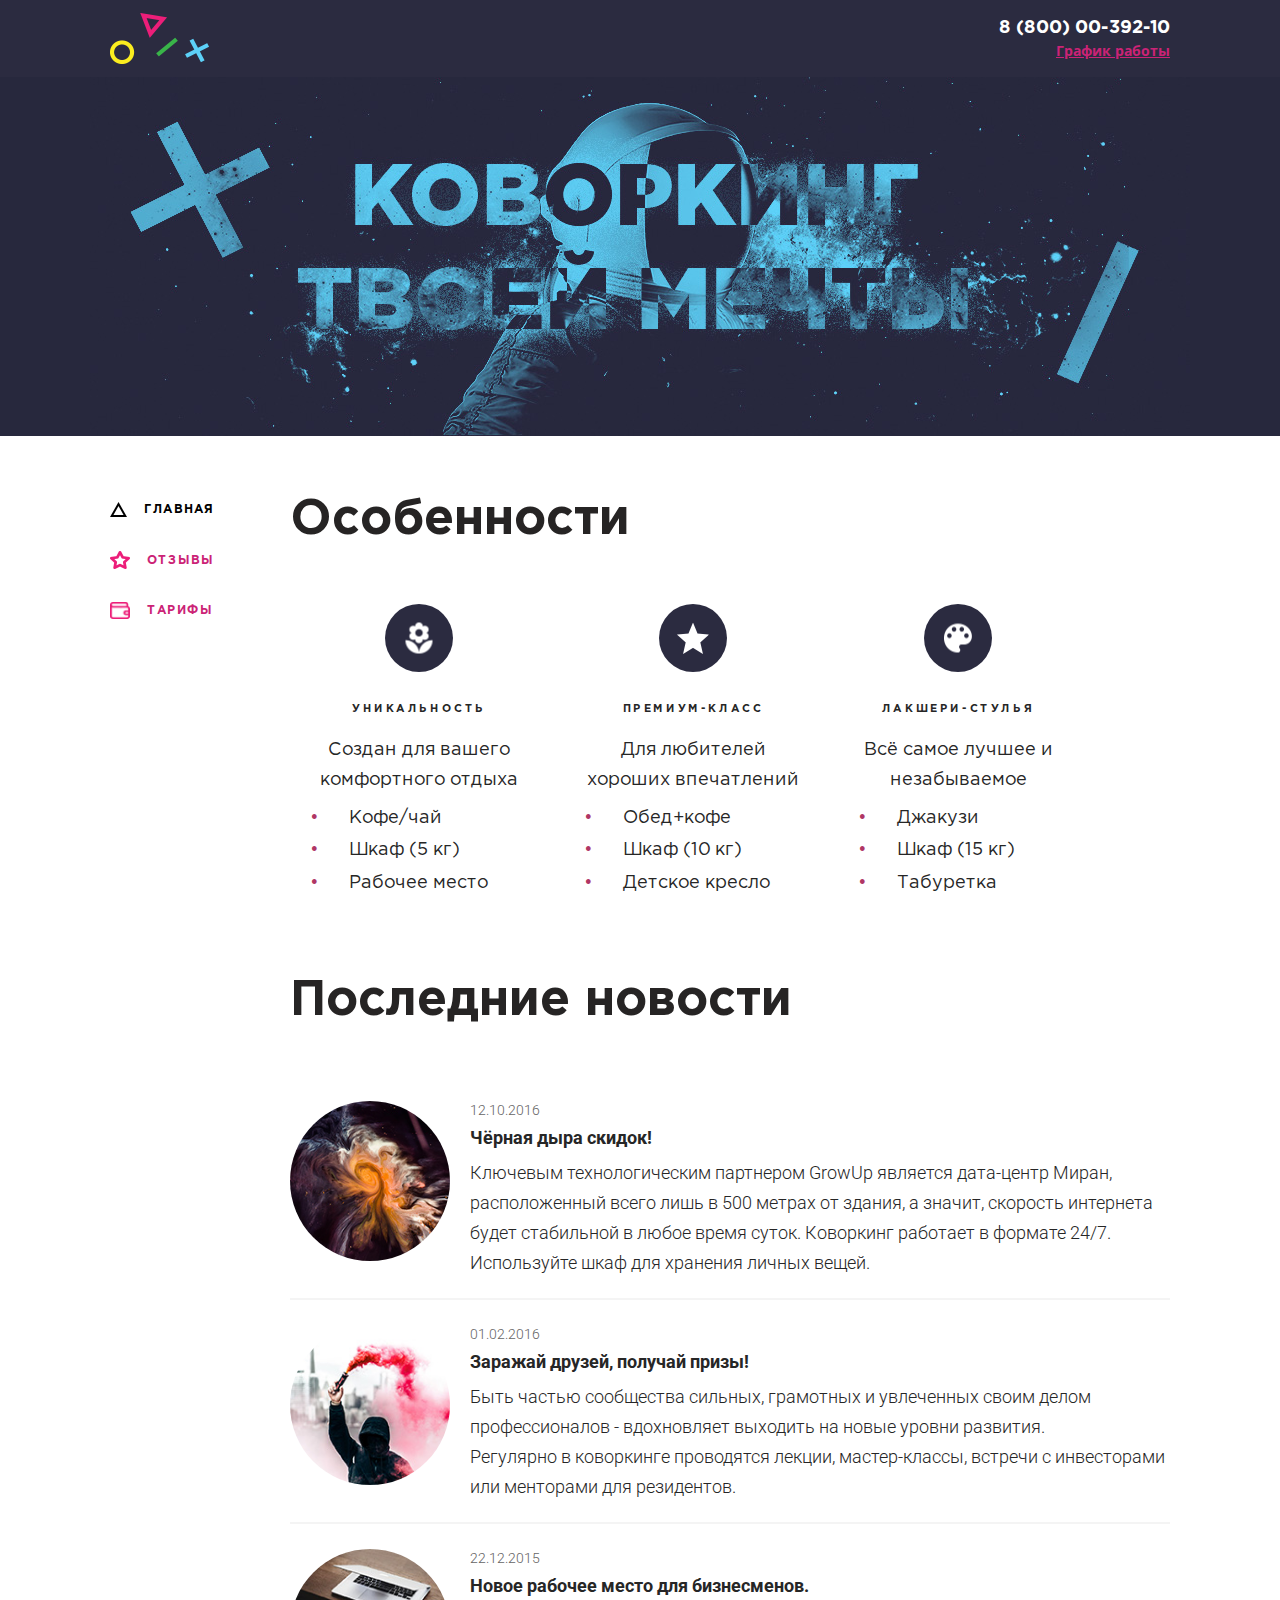
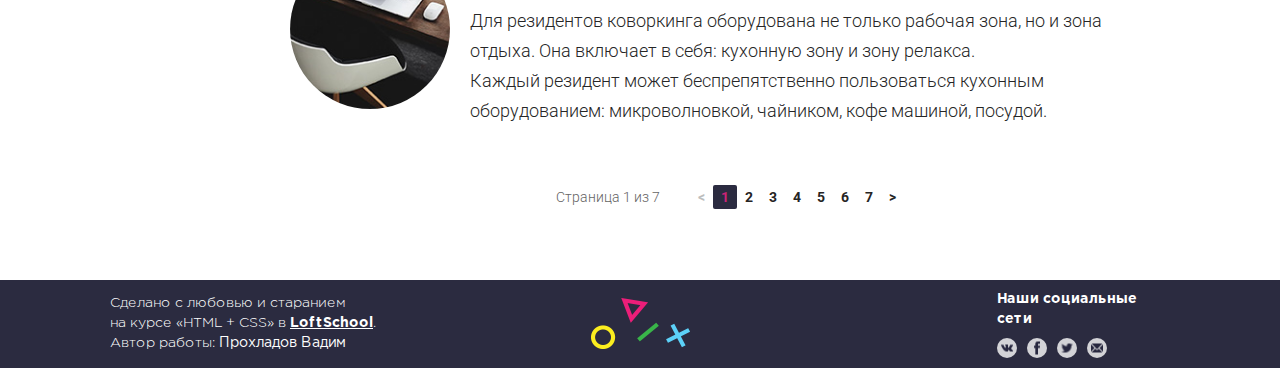
==== main.html @ 77da7d61 "create and stylization intro page" ====
<!DOCTYPE html>
<html lang="ru">
<head>
    <meta charset="UTF-8">
    <title>Главная - Коворкинг</title>
    <meta name="viewport" content="width=1100">
    <meta http-equiv="X-UA-Compatible" content="ie=edge">

    <link href="https://fonts.googleapis.com/css?family=Open+Sans:400,700|Roboto:300,400,700&display=swap&subset=cyrillic" rel="stylesheet">
    
    <link rel="stylesheet" href="css/main.css">
</head>

<body>
    <div class="wrapper">
        <div class="wrapper__content">
            <header class="header">
                <div class="container container--flex header__container">
                        <div class="logo">
                            <a href="#" class="logo__link">
                                <img src="img/logo.png" width="99" height="51" alt="Логотип" class="logo__img">
                            </a>
                        </div>
                        <address class="contacts">
                            <a href="tel: 88000039210" class="contacts__tel">8 (800) 00-392-10</a>
                            <div class="contacts__workhours">
                                График работы
                            </div>
                        </address>
                </div>
            </header>

            <div class="page-top">
                <img src="img/main-banner.jpg" width="1100" alt="Баннер" class="page-top__img">
            </div>
            
            <div class="container container--flex">
                <aside class="sidebar">
                    <nav class="nav nav--padding-top">
                        <ul class="nav__list">
                            <li class="nav__item nav__item--icon--main nav__item--active">
                                <a href="#" class="nav__link"><span>Главная</span></a>
                            </li>
                            <li class="nav__item nav__item--icon--star">
                                <a href="reviews.html" class="nav__link"><span>Отзывы</span></a>
                            </li>
                            <li class="nav__item nav__item--icon--wallet">
                                <a href="prices.html" class="nav__link"><span>Тарифы</span></a>
                            </li>
                        </ul>
                    </nav>
                </aside>
        
                <div class="page-content">
                    <main class="main-content">
                        <section class="features">
                            <h2 class="section-title section-title--margin--s">Особенности</h2>
                            <ul class="features__list">
                                <li class="features__item">
                                    <div class="features__icon">
                                        <img src="img/feature-flower.png" alt="Цветок" width="27" height="31" class="features__icon-img">
                                    </div>
                                    <h3 class="features__title">Уникальность</h3>
                                    <div class="features__description">
                                        <p class="features__description-text">
                                            Создан для вашего комфортного отдыха
                                        </p>
                                        <ul class="features__description-list">
                                            <li class="features__description-item">Кофе/чай</li>
                                            <li class="features__description-item">Шкаф (5 кг)</li>
                                            <li class="features__description-item">Рабочее место</li>
                                        </ul>
                                    </div>
                                </li>
                                <li class="features__item">
                                    <div class="features__icon">
                                        <img src="img/feature-star.png" alt="Звезда" width="32" height="32" class="features__icon-img">
                                    </div>
                                    <h3 class="features__title">Премиум-класс</h3>
                                    <div class="features__description">
                                        <p class="features__description-text">
                                            Для любителей хороших впечатлений
                                        </p>
                                        <ul class="features__description-list">
                                            <li class="features__description-item">Обед+кофе</li>
                                            <li class="features__description-item">Шкаф (10 кг)</li>
                                            <li class="features__description-item">Детское кресло</li>
                                        </ul>
                                    </div>
                                </li>
                                <li class="features__item">
                                    <div class="features__icon">
                                        <img src="img/feature-palette.png" alt="Палетка" width="28" height="29" class="features__icon-img">
                                    </div>
                                    <h3 class="features__title">Лакшери-стулья</h3>
                                    <div class="features__description">
                                        <p class="features__description-text">
                                            Всё самое лучшее и незабываемое
                                        </p>
                                        <ul class="features__description-list">
                                            <li class="features__description-item">Джакузи</li>
                                            <li class="features__description-item">Шкаф (15 кг)</li>
                                            <li class="features__description-item">Табуретка</li>
                                        </ul>
                                    </div>
                                </li>
                            </ul>
                        </section>
            
                        <section class="news">
                            <h2 class="section-title section-title--margin--m">Последние новости</h2>
                            <ul class="major-list">
                                <li class="major-list__item">
                                    <div class="major-list__avatar">
                                        <img src="img/news1.jpg" alt="Чёрная дыра" class="major-list__avatar-img">
                                    </div>
                                    <div class="major-list__content">
                                        <time>12.10.2016</time>
                                        <h3>Чёрная дыра скидок!</h3>
                                        <p>
                                            Ключевым технологическим партнером GrowUp является дата-центр Миран, расположенный всего лишь в 500 метрах от здания, а значит, скорость интернета будет стабильной в любое время суток. Коворкинг работает в формате 24/7. Используйте шкаф для хранения личных вещей. 
                                        </p>
                                    </div>
                                </li>
                                <li class="major-list__item">
                                    <div class="major-list__avatar">
                                        <img src="img/news2.jpg" alt="Заражай друзей" class="major-list__avatar-img">
                                    </div>
                                    <div class="major-list__content">
                                        <time>01.02.2016</time>
                                        <h3>Заражай друзей, получай призы!</h3>
                                        <p>
                                            Быть частью сообщества сильных, грамотных и увлеченных своим делом профессионалов - вдохновляет выходить на новые уровни развития.<br>
                                            Регулярно в коворкинге проводятся лекции, мастер-классы, встречи с инвесторами или менторами для резидентов.  
                                        </p>
                                    </div>
                                </li>
                                <li class="major-list__item">
                                    <div class="major-list__avatar">
                                        <img src="img/news3.jpg" alt="Рабочее место" class="major-list__avatar-img">
                                    </div>
                                    <div class="major-list__content">
                                        <time>22.12.2015</time>
                                        <h3>Новое рабочее место для бизнесменов.</h3>
                                        <p>
                                            Для резидентов коворкинга оборудована не только рабочая зона, но и зона отдыха. Она включает в себя: кухонную зону и зону релакса.<br> 
                                            Каждый резидент может беспрепятственно пользоваться кухонным оборудованием: микроволновкой, чайником, кофе машиной, посудой. 
                                        </p>
                                    </div>
                                </li>
                            </ul>
                            <div class="pagination">
                                <span class="pagination__display">Страница 1 из 7</span>
                                <div class="pagination__controlls">
                                    <a href="#" class="pagination__left pagination__left--disabled"><</a>
                                    <ul class="pagination__list">
                                        <li class="pagination__item">
                                            <a href="#" class="pagination__link pagination__link--active">1</a>
                                        </li>
                                        <li class="pagination__item">
                                            <a href="#" class="pagination__link">2</a>
                                        </li>
                                        <li class="pagination__item">
                                            <a href="#" class="pagination__link">3</a>
                                        </li>
                                        <li class="pagination__item">
                                            <a href="#" class="pagination__link">4</a>
                                        </li>
                                        <li class="pagination__item">
                                            <a href="#" class="pagination__link">5</a>
                                        </li>
                                        <li class="pagination__item">
                                            <a href="#" class="pagination__link">6</a>
                                        </li>
                                        <li class="pagination__item">
                                            <a href="#" class="pagination__link">7</a>
                                        </li>
                                    </ul>
                                    <a href="#" class="pagination__right">></a>
                                </div>
                            </div>
                        </section>
                    </main>
                </div>
            </div>
            
        </div>

        <footer class="footer">
            <div class="container container--flex footer__container">
                <p class="copyright">Сделано с любовью и старанием<br>
                    на курсе «HTML + CSS» в 
                    <strong><a href="#" class="copyright__link">LoftSchool</a></strong>.
                    Автор работы: <strong>Прохладов Вадим</strong>
                </p>
                <div class="logo logo__footer">
                    <a href="#" class="logo__link">
                        <img src="img/logo.png" width="99" height="51" alt="Логотип" width="99" height="51" alt="Логотип" class="logo__img">
                    </a>
                </div>
                <div class="socials">
                    <span class="socials__title">Наши социальные сети</span>
                    <ul class="socials__list">
                        <li class="socials__item">
                            <a href="#" class="socials__link">
                                <img src="img/vk.png" width="12" height="7" alt="VK" class="socials__img">
                            </a>
                        </li>
                        <li class="socials__item">
                            <a href="#" class="socials__link">
                                <img src="img/fb.png" alt="Facebook" width="6" height="13" class="socials__img">
                            </a>
                        </li>
                        <li class="socials__item">
                            <a href="#" class="socials__link">
                                <img src="img/twitter.png" alt="Twitter" width="11" height="9" class="socials__img">
                            </a>
                        </li>
                        <li class="socials__item">
                            <a href="#" class="socials__link">
                                <img src="img/mail.png" alt="Mail" width="12" height="9" class="socials__img">
                            </a>
                        </li>
                    </ul>
                </div>
            </div>
        </footer>
    </div>
</body>
</html>
---- css/main.css ----
@import url('layout/fonts.css');
@import url('layout/normalize.css');
@import url('layout/base.css');

@import url('blocks/header.css');
@import url('blocks/logo.css');
@import url('blocks/contacts.css');
@import url('blocks/page-top.css');
@import url('blocks/nav.css');
@import url('blocks/page-content.css');
@import url('blocks/breadcrumbs.css');
@import url('blocks/section-title.css');
@import url('blocks/features.css');
@import url('blocks/news.css');
@import url('blocks/pagination.css');
@import url('blocks/footer.css');
@import url('blocks/copyright.css');
@import url('blocks/socials.css');
@import url('blocks/discount.css');
@import url('blocks/feedback.css');
@import url('blocks/form.css');
@import url('blocks/major-list.css');
@import url('blocks/reviews.css');
@import url('blocks/btn.css');
@import url('blocks/partners.css');
@import url('blocks/prices.css');
@import url('blocks/intro.css');
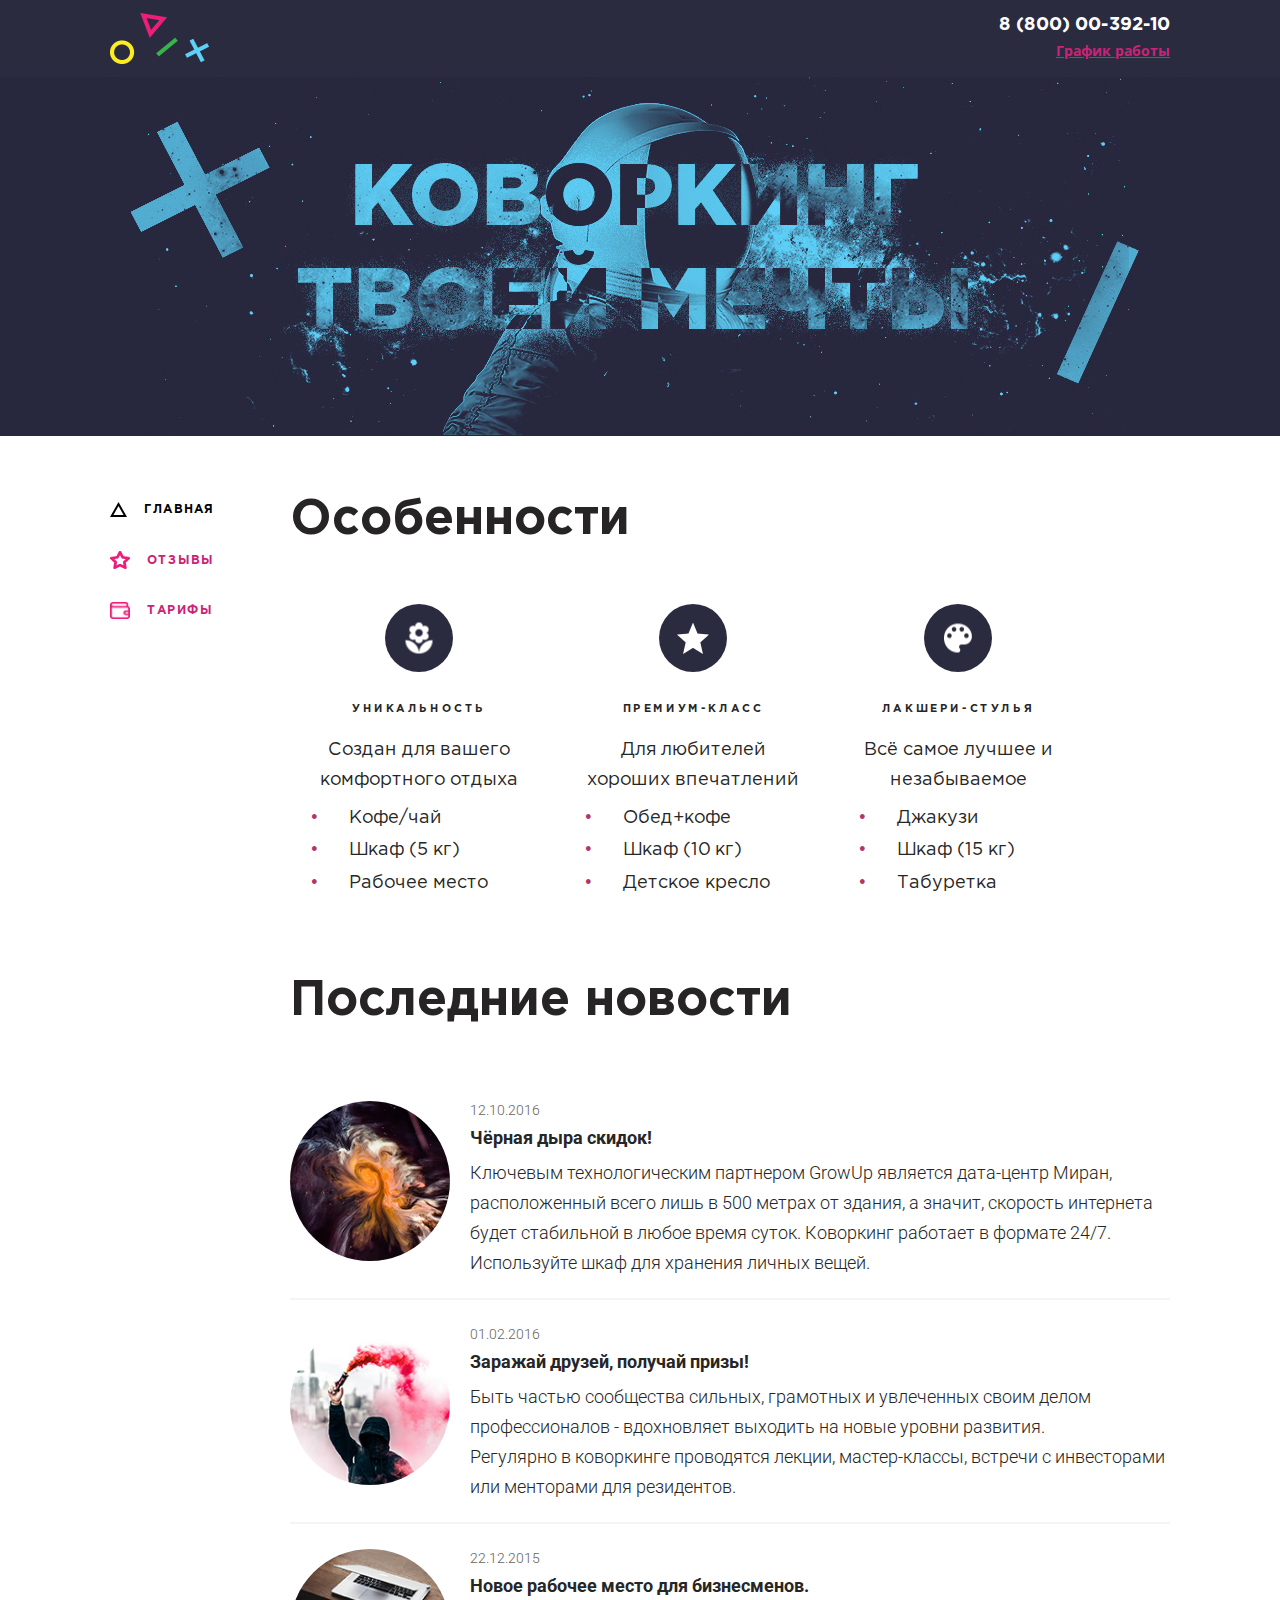
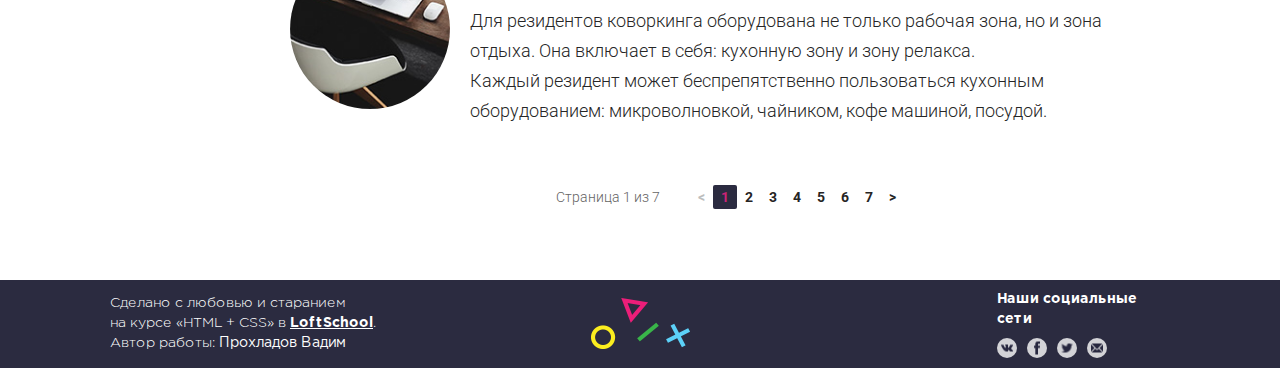
==== commit accf41e7: "gropdown was added" ====
--- a/main.html
+++ b/main.html
@@ -24,7 +24,14 @@
                         <address class="contacts">
                             <a href="tel: 88000039210" class="contacts__tel">8 (800) 00-392-10</a>
                             <div class="contacts__workhours">
-                                График работы
+                                <div class="dropdown">
+                                    <a href="#" class="dropdown__link">График работы</a>
+                                    <div class="dropdown__block">
+                                        <div class="dropdown__triangle"></div>
+                                        <span class="dropdown__row1"><strong>пн-вс: 09:00-20:00</strong></span><br>
+                                        <span class="dropdown__row2">обед: 14:00-14:30</span>
+                                    </div>
+                                </div>
                             </div>
                         </address>
                 </div>
--- a/css/main.css
+++ b/css/main.css
@@ -25,6 +25,7 @@
 @import url('blocks/partners.css');
 @import url('blocks/prices.css');
 @import url('blocks/intro.css');
+@import url('blocks/dropdown.css');
 
 
 
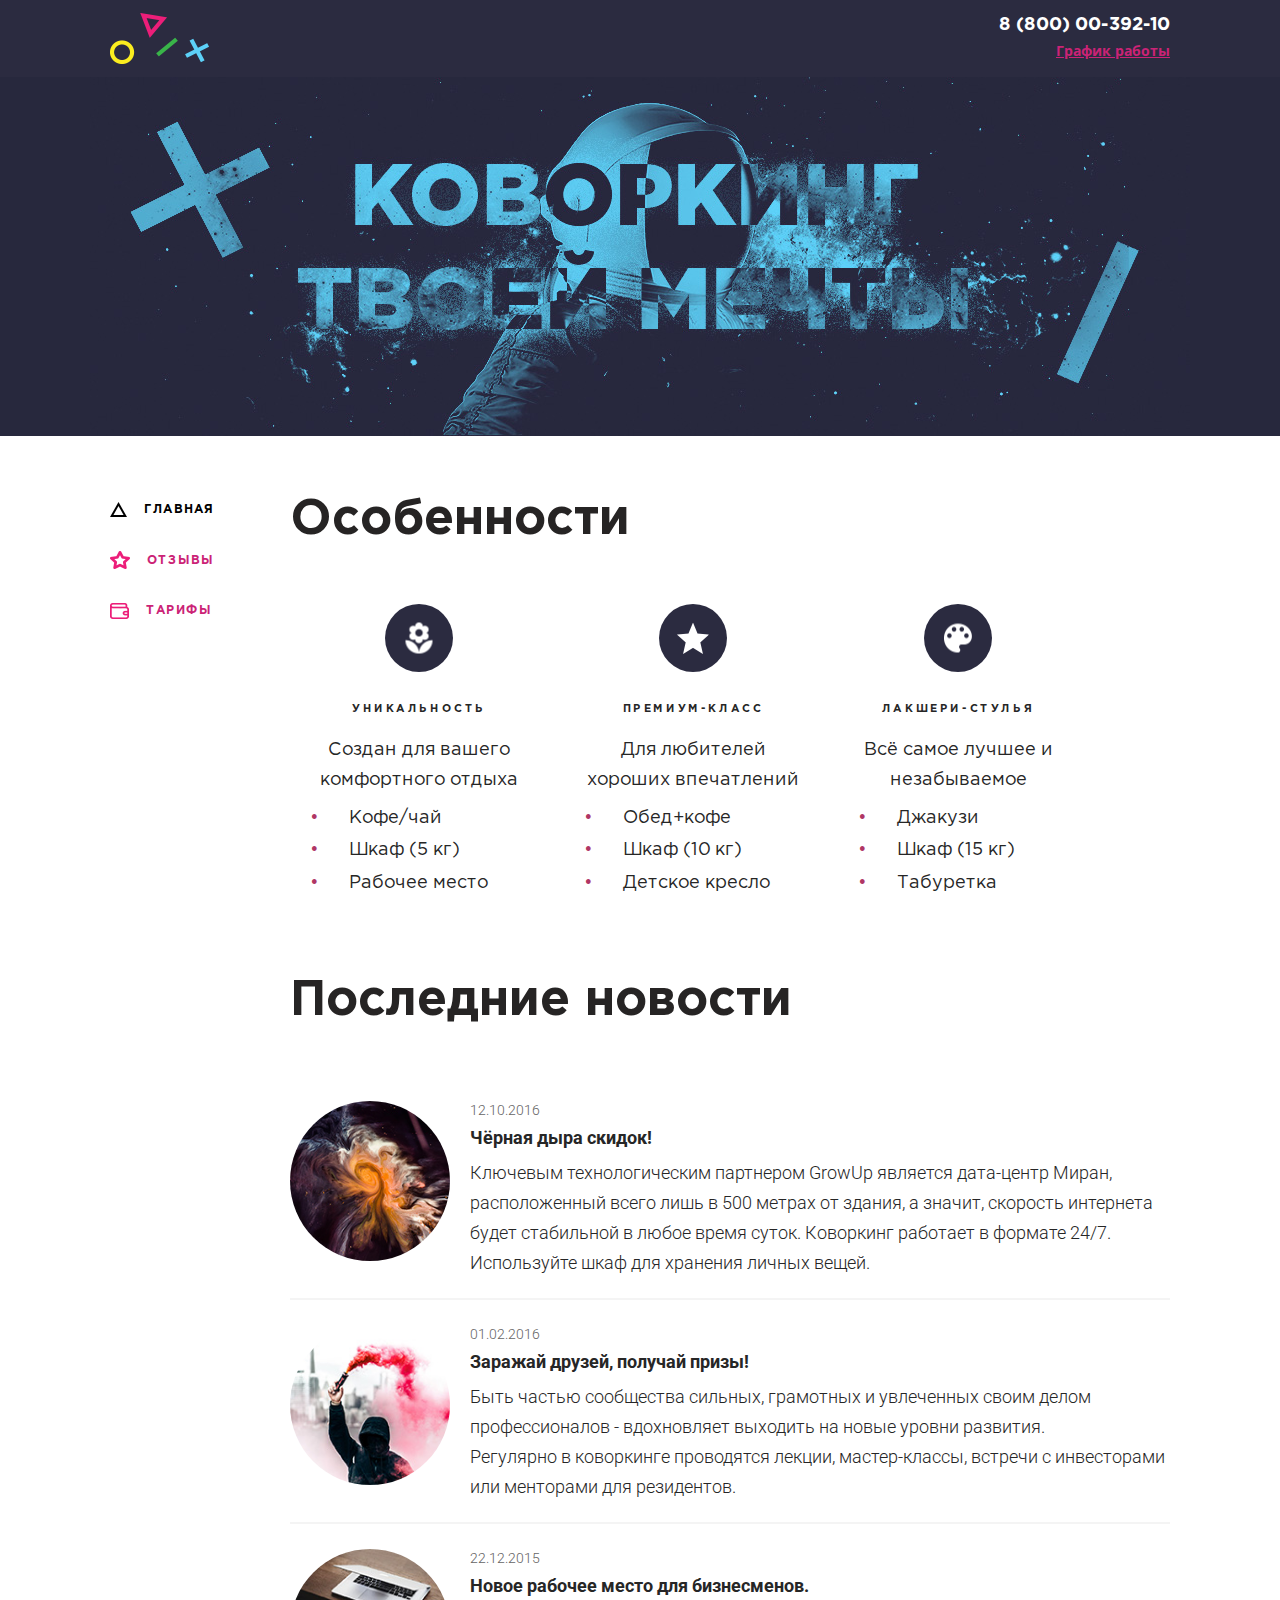
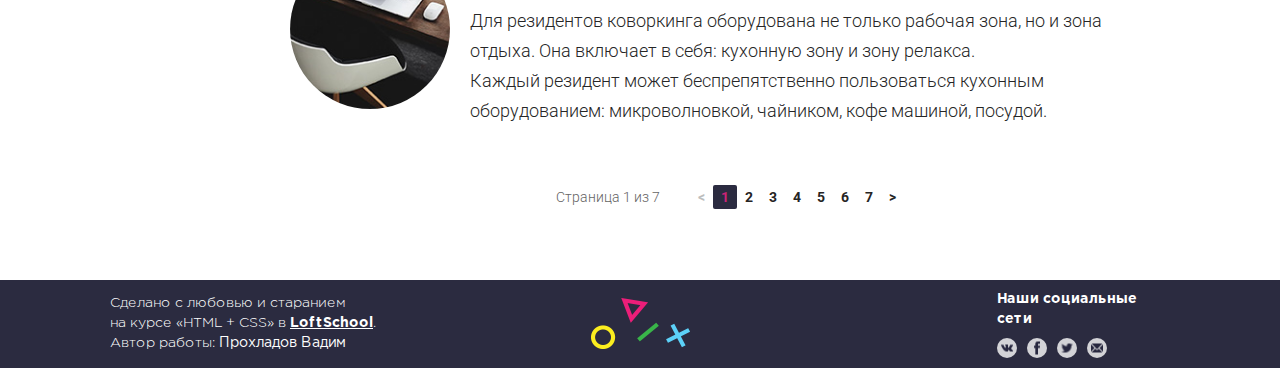
==== commit 755e9e76: "sprite was added" ====
--- a/main.html
+++ b/main.html
@@ -64,8 +64,7 @@
                             <h2 class="section-title section-title--margin--s">Особенности</h2>
                             <ul class="features__list">
                                 <li class="features__item">
-                                    <div class="features__icon">
-                                        <img src="img/feature-flower.png" alt="Цветок" width="27" height="31" class="features__icon-img">
+                                    <div class="features__icon features__icon--img--flower">
                                     </div>
                                     <h3 class="features__title">Уникальность</h3>
                                     <div class="features__description">
@@ -80,8 +79,7 @@
                                     </div>
                                 </li>
                                 <li class="features__item">
-                                    <div class="features__icon">
-                                        <img src="img/feature-star.png" alt="Звезда" width="32" height="32" class="features__icon-img">
+                                    <div class="features__icon features__icon--img--star">
                                     </div>
                                     <h3 class="features__title">Премиум-класс</h3>
                                     <div class="features__description">
@@ -96,8 +94,7 @@
                                     </div>
                                 </li>
                                 <li class="features__item">
-                                    <div class="features__icon">
-                                        <img src="img/feature-palette.png" alt="Палетка" width="28" height="29" class="features__icon-img">
+                                    <div class="features__icon features__icon--img--palette">
                                     </div>
                                     <h3 class="features__title">Лакшери-стулья</h3>
                                     <div class="features__description">
@@ -209,23 +206,19 @@
                     <span class="socials__title">Наши социальные сети</span>
                     <ul class="socials__list">
                         <li class="socials__item">
-                            <a href="#" class="socials__link">
-                                <img src="img/vk.png" width="12" height="7" alt="VK" class="socials__img">
-                            </a>
-                        </li>
-                        <li class="socials__item">
-                            <a href="#" class="socials__link">
-                                <img src="img/fb.png" alt="Facebook" width="6" height="13" class="socials__img">
-                            </a>
-                        </li>
-                        <li class="socials__item">
-                            <a href="#" class="socials__link">
-                                <img src="img/twitter.png" alt="Twitter" width="11" height="9" class="socials__img">
-                            </a>
-                        </li>
-                        <li class="socials__item">
-                            <a href="#" class="socials__link">
-                                <img src="img/mail.png" alt="Mail" width="12" height="9" class="socials__img">
+                            <a href="#" class="socials__link socials__link--img--vk">
+                            </a>
+                        </li>
+                        <li class="socials__item">
+                            <a href="#" class="socials__link socials__link--img--fb">
+                            </a>
+                        </li>
+                        <li class="socials__item">
+                            <a href="#" class="socials__link socials__link--img--tw">
+                            </a>
+                        </li>
+                        <li class="socials__item">
+                            <a href="#" class="socials__link socials__link--img--mail">
                             </a>
                         </li>
                     </ul>
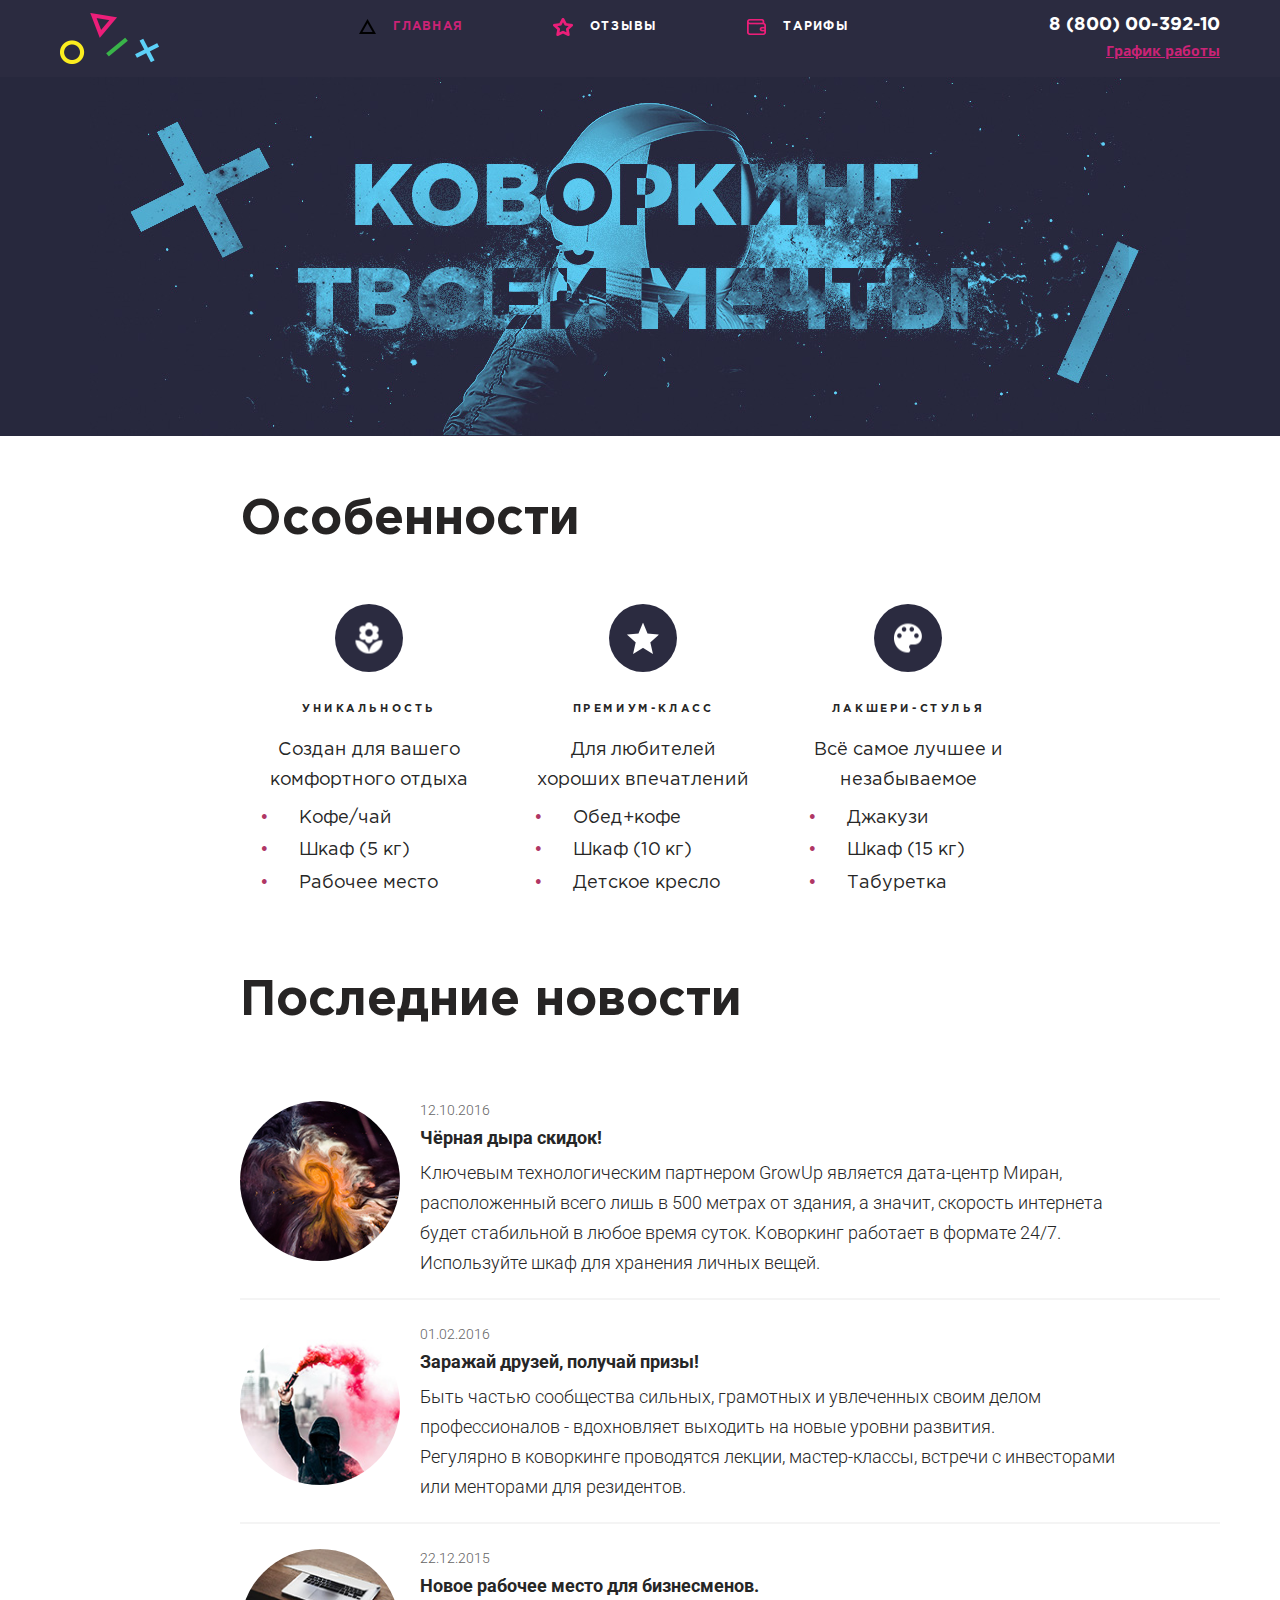
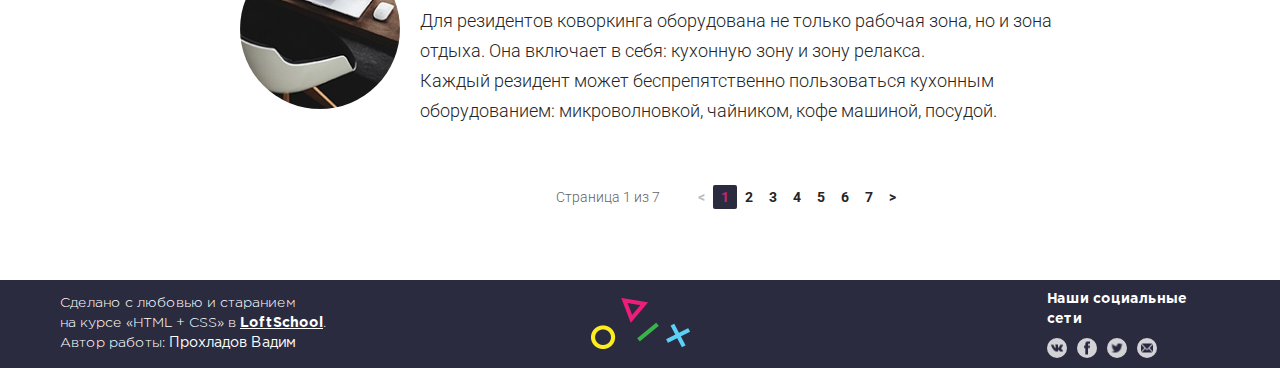
==== commit 87b9b04e: "modified mockup - nav reposition" ====
--- a/main.html
+++ b/main.html
@@ -21,6 +21,19 @@
                                 <img src="img/logo.png" width="99" height="51" alt="Логотип" class="logo__img">
                             </a>
                         </div>
+                        <nav class="nav nav--horizontal">
+                            <ul class="nav__list">
+                                <li class="nav__item nav__item--icon--main nav__item--active">
+                                    <a href="#" class="nav__link"><span>Главная</span></a>
+                                </li>
+                                <li class="nav__item nav__item--icon--star">
+                                    <a href="reviews.html" class="nav__link"><span>Отзывы</span></a>
+                                </li>
+                                <li class="nav__item nav__item--icon--wallet">
+                                    <a href="prices.html" class="nav__link"><span>Тарифы</span></a>
+                                </li>
+                            </ul>
+                        </nav>
                         <address class="contacts">
                             <a href="tel: 88000039210" class="contacts__tel">8 (800) 00-392-10</a>
                             <div class="contacts__workhours">
@@ -43,19 +56,7 @@
             
             <div class="container container--flex">
                 <aside class="sidebar">
-                    <nav class="nav nav--padding-top">
-                        <ul class="nav__list">
-                            <li class="nav__item nav__item--icon--main nav__item--active">
-                                <a href="#" class="nav__link"><span>Главная</span></a>
-                            </li>
-                            <li class="nav__item nav__item--icon--star">
-                                <a href="reviews.html" class="nav__link"><span>Отзывы</span></a>
-                            </li>
-                            <li class="nav__item nav__item--icon--wallet">
-                                <a href="prices.html" class="nav__link"><span>Тарифы</span></a>
-                            </li>
-                        </ul>
-                    </nav>
+                    
                 </aside>
         
                 <div class="page-content">
--- a/css/main.css
+++ b/css/main.css
@@ -26,6 +26,7 @@
 @import url('blocks/prices.css');
 @import url('blocks/intro.css');
 @import url('blocks/dropdown.css');
+@import url('blocks/sidebar.css');
 
 
 
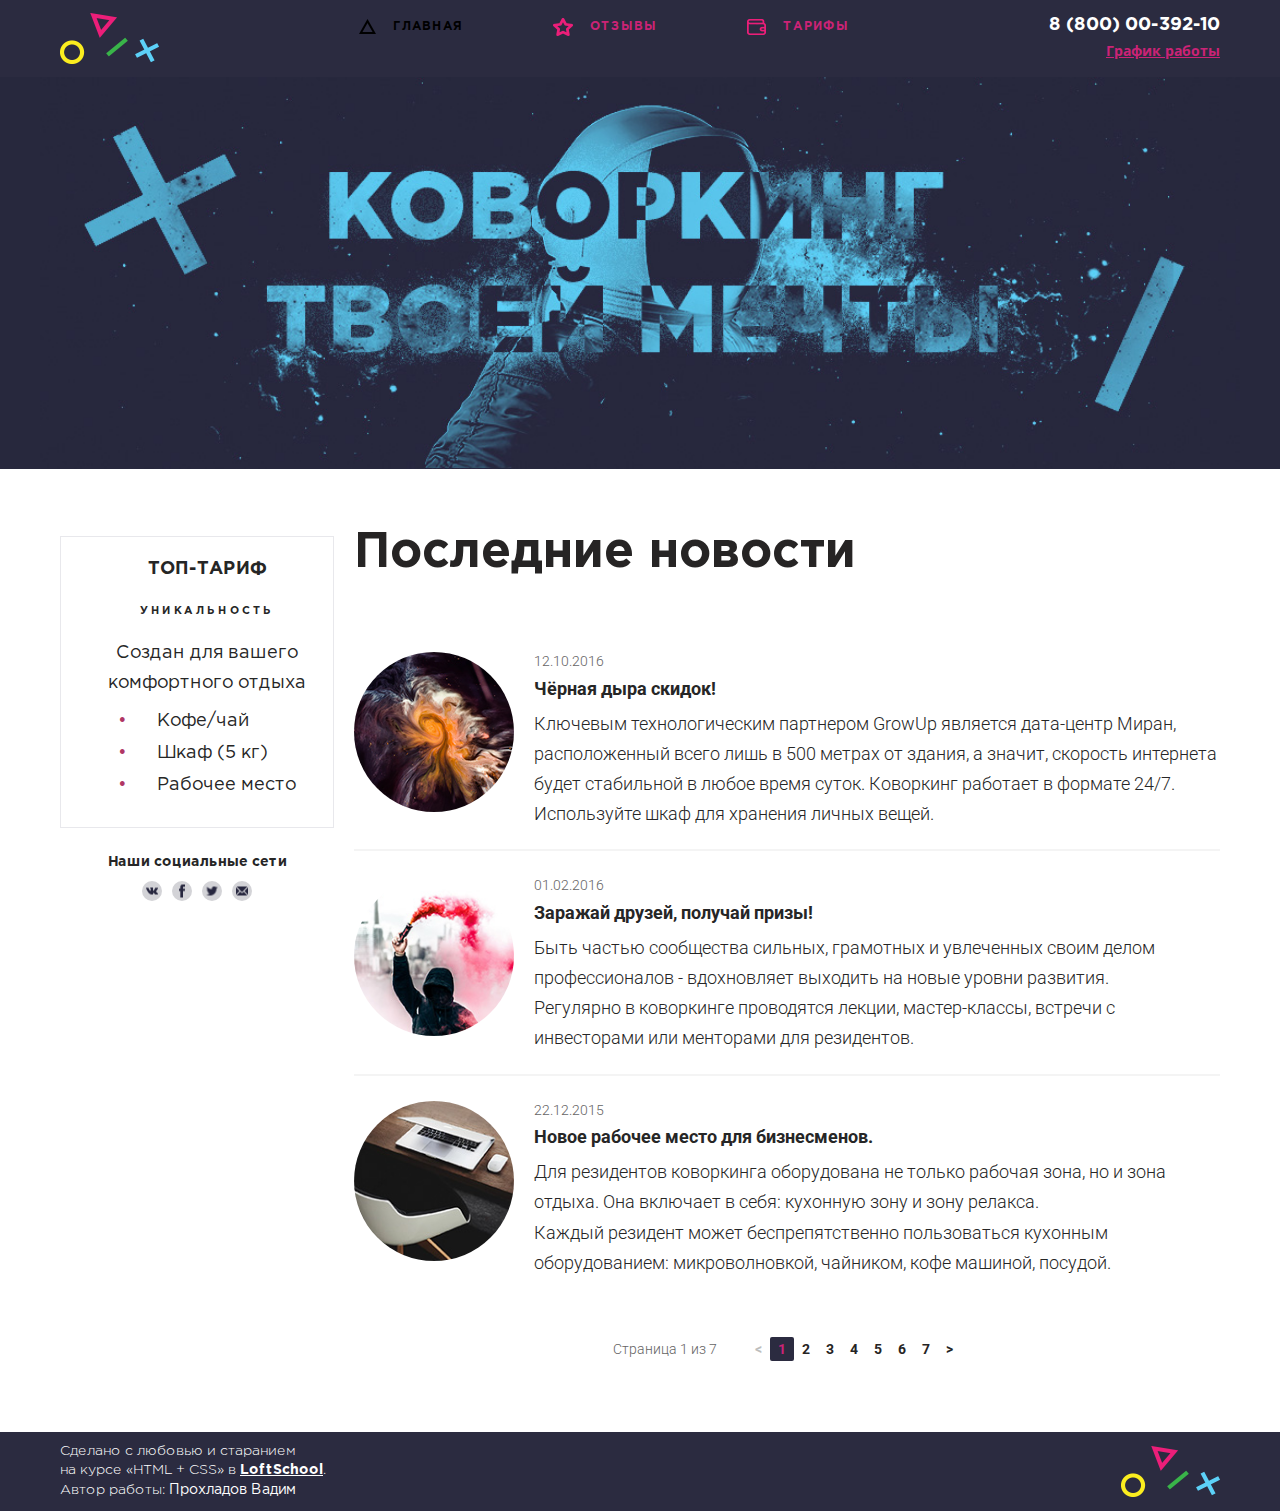
==== commit 62947629: "modified mockup - main.html, reviews.html" ====
--- a/main.html
+++ b/main.html
@@ -51,17 +51,53 @@
             </header>
 
             <div class="page-top">
-                <img src="img/main-banner.jpg" width="1100" alt="Баннер" class="page-top__img">
+                <img src="img/main-banner.jpg" width="1200" alt="Баннер" class="page-top__img">
             </div>
             
             <div class="container container--flex">
                 <aside class="sidebar">
-                    
+                    <div class="features__item features__item--top features__item--bordered">
+                        <!-- <div class="features__icon features__icon--img--flower">
+                        </div> -->
+                        <span class="features__top-title">Топ-тариф</span>
+                        <h3 class="features__title">Уникальность</h3>
+                        <div class="features__description">
+                            <p class="features__description-text">
+                                Создан для вашего комфортного отдыха
+                            </p>
+                            <ul class="features__description-list">
+                                <li class="features__description-item">Кофе/чай</li>
+                                <li class="features__description-item">Шкаф (5 кг)</li>
+                                <li class="features__description-item">Рабочее место</li>
+                            </ul>
+                        </div>
+                    </div>
+                    <div class="socials">
+                        <span class="socials__title">Наши социальные сети</span>
+                        <ul class="socials__list">
+                            <li class="socials__item">
+                                <a href="#" class="socials__link socials__link--img--vk">
+                                </a>
+                            </li>
+                            <li class="socials__item">
+                                <a href="#" class="socials__link socials__link--img--fb">
+                                </a>
+                            </li>
+                            <li class="socials__item">
+                                <a href="#" class="socials__link socials__link--img--tw">
+                                </a>
+                            </li>
+                            <li class="socials__item">
+                                <a href="#" class="socials__link socials__link--img--mail">
+                                </a>
+                            </li>
+                        </ul>
+                    </div>
                 </aside>
         
                 <div class="page-content">
                     <main class="main-content">
-                        <section class="features">
+                        <!-- <section class="features">
                             <h2 class="section-title section-title--margin--s">Особенности</h2>
                             <ul class="features__list">
                                 <li class="features__item">
@@ -110,7 +146,7 @@
                                     </div>
                                 </li>
                             </ul>
-                        </section>
+                        </section> -->
             
                         <section class="news">
                             <h2 class="section-title section-title--margin--m">Последние новости</h2>
@@ -203,27 +239,6 @@
                         <img src="img/logo.png" width="99" height="51" alt="Логотип" width="99" height="51" alt="Логотип" class="logo__img">
                     </a>
                 </div>
-                <div class="socials">
-                    <span class="socials__title">Наши социальные сети</span>
-                    <ul class="socials__list">
-                        <li class="socials__item">
-                            <a href="#" class="socials__link socials__link--img--vk">
-                            </a>
-                        </li>
-                        <li class="socials__item">
-                            <a href="#" class="socials__link socials__link--img--fb">
-                            </a>
-                        </li>
-                        <li class="socials__item">
-                            <a href="#" class="socials__link socials__link--img--tw">
-                            </a>
-                        </li>
-                        <li class="socials__item">
-                            <a href="#" class="socials__link socials__link--img--mail">
-                            </a>
-                        </li>
-                    </ul>
-                </div>
             </div>
         </footer>
     </div>
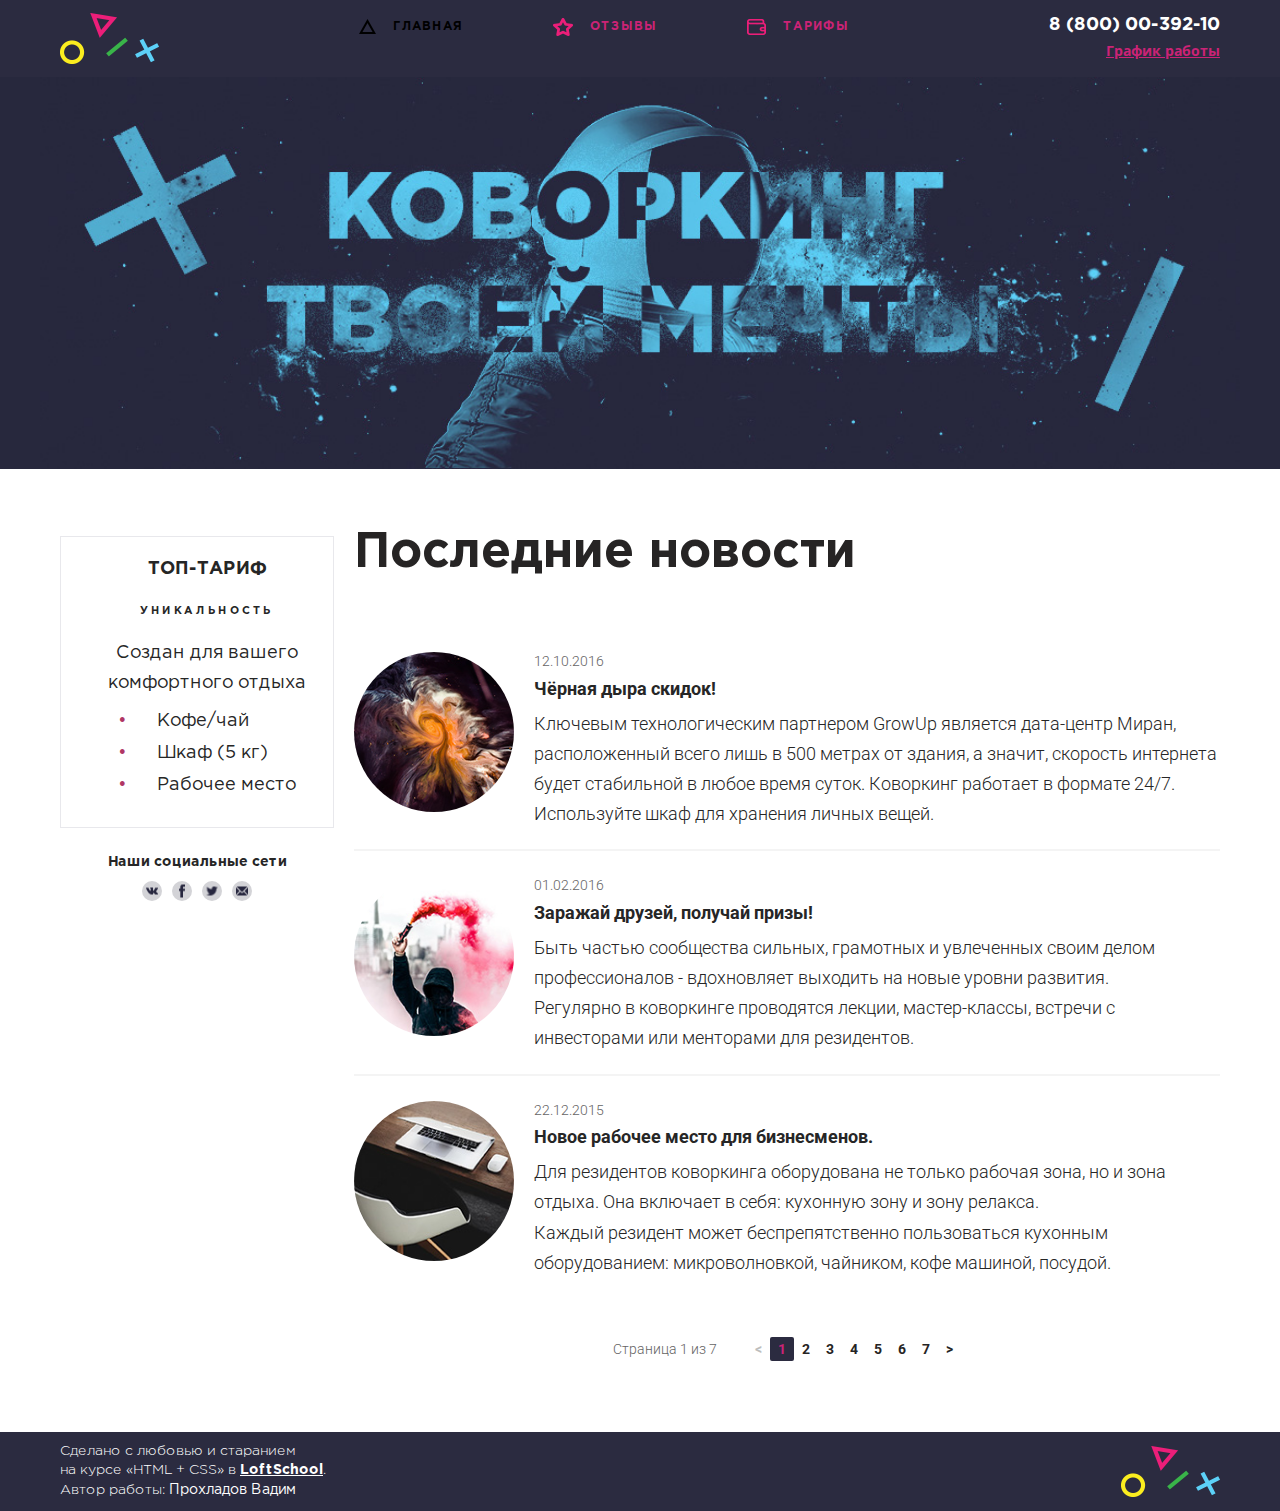
==== commit 5c0ddf28: "modified mockup - prices.html" ====
--- a/main.html
+++ b/main.html
@@ -59,7 +59,7 @@
                     <div class="features__item features__item--top features__item--bordered">
                         <!-- <div class="features__icon features__icon--img--flower">
                         </div> -->
-                        <span class="features__top-title">Топ-тариф</span>
+                        <h4 class="sidebar__title">Топ-тариф</h4>
                         <h3 class="features__title">Уникальность</h3>
                         <div class="features__description">
                             <p class="features__description-text">
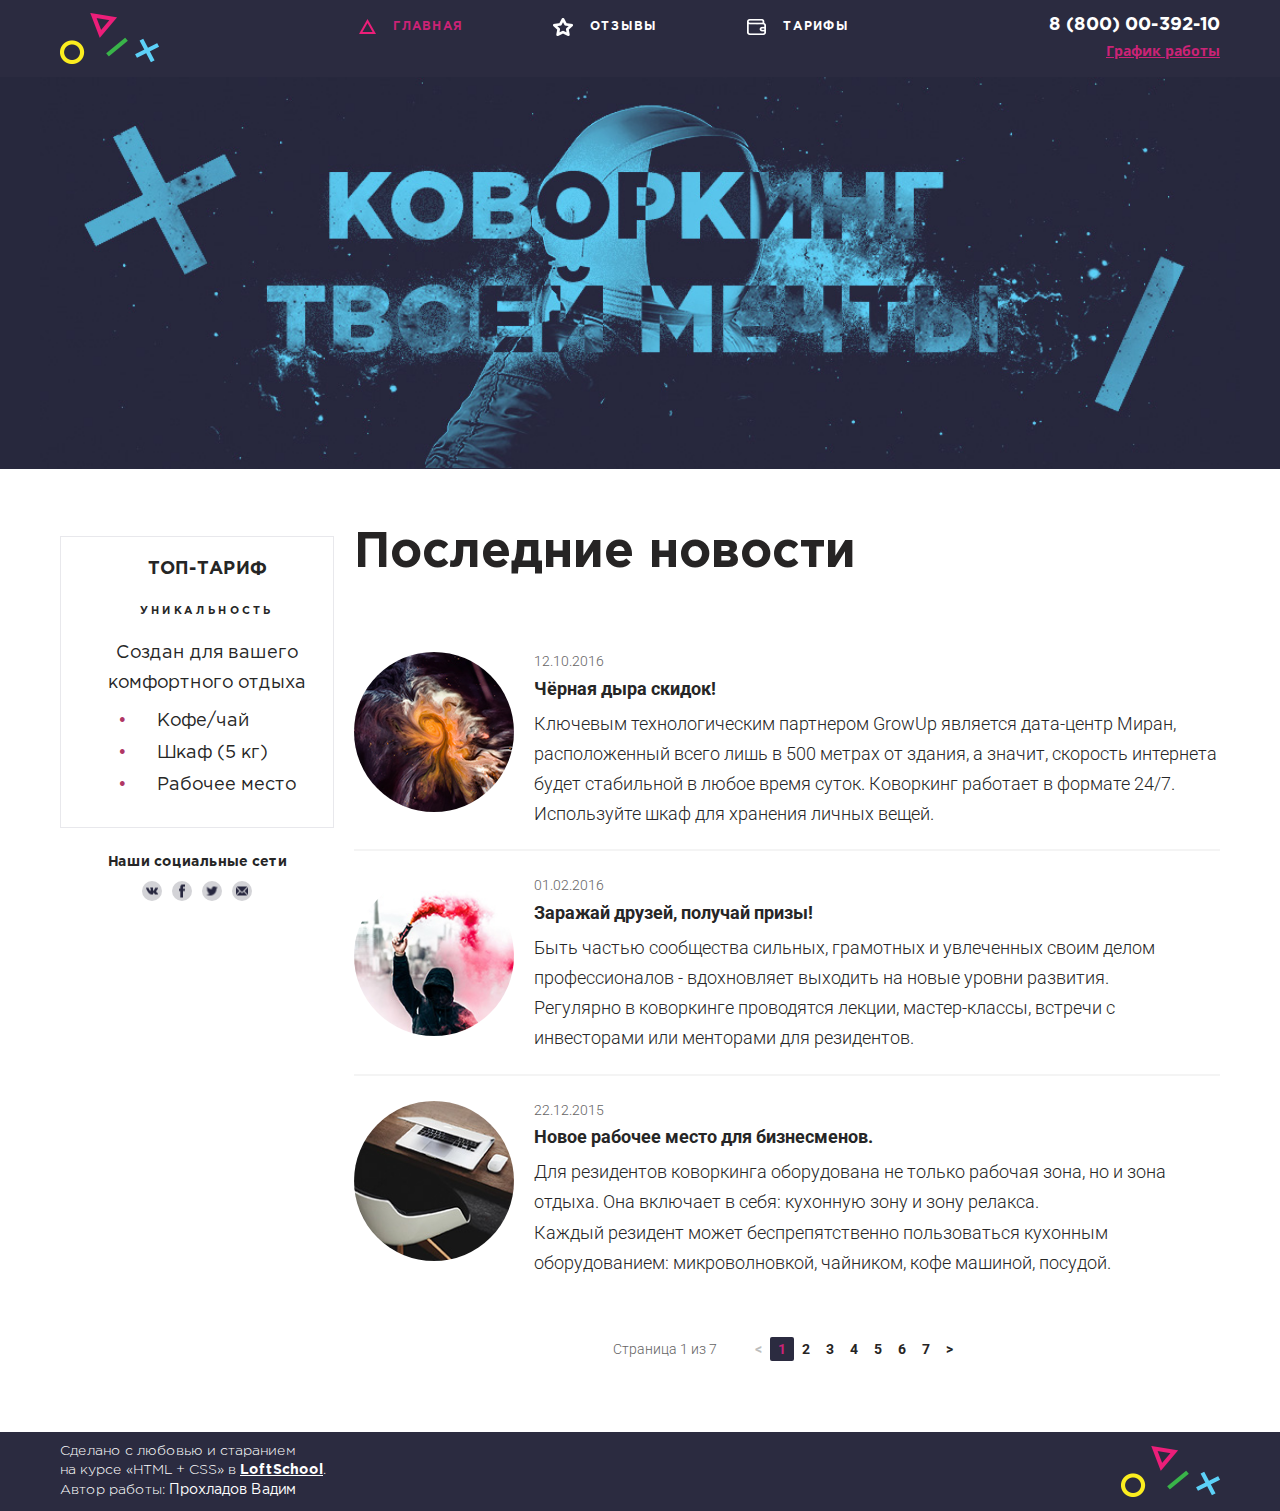
==== commit 65b130aa: "nav icons on main.html were changed" ====
--- a/main.html
+++ b/main.html
@@ -21,7 +21,7 @@
                                 <img src="img/logo.png" width="99" height="51" alt="Логотип" class="logo__img">
                             </a>
                         </div>
-                        <nav class="nav nav--horizontal">
+                        <nav class="nav nav--horizontal nav--header">
                             <ul class="nav__list">
                                 <li class="nav__item nav__item--icon--main nav__item--active">
                                     <a href="#" class="nav__link"><span>Главная</span></a>
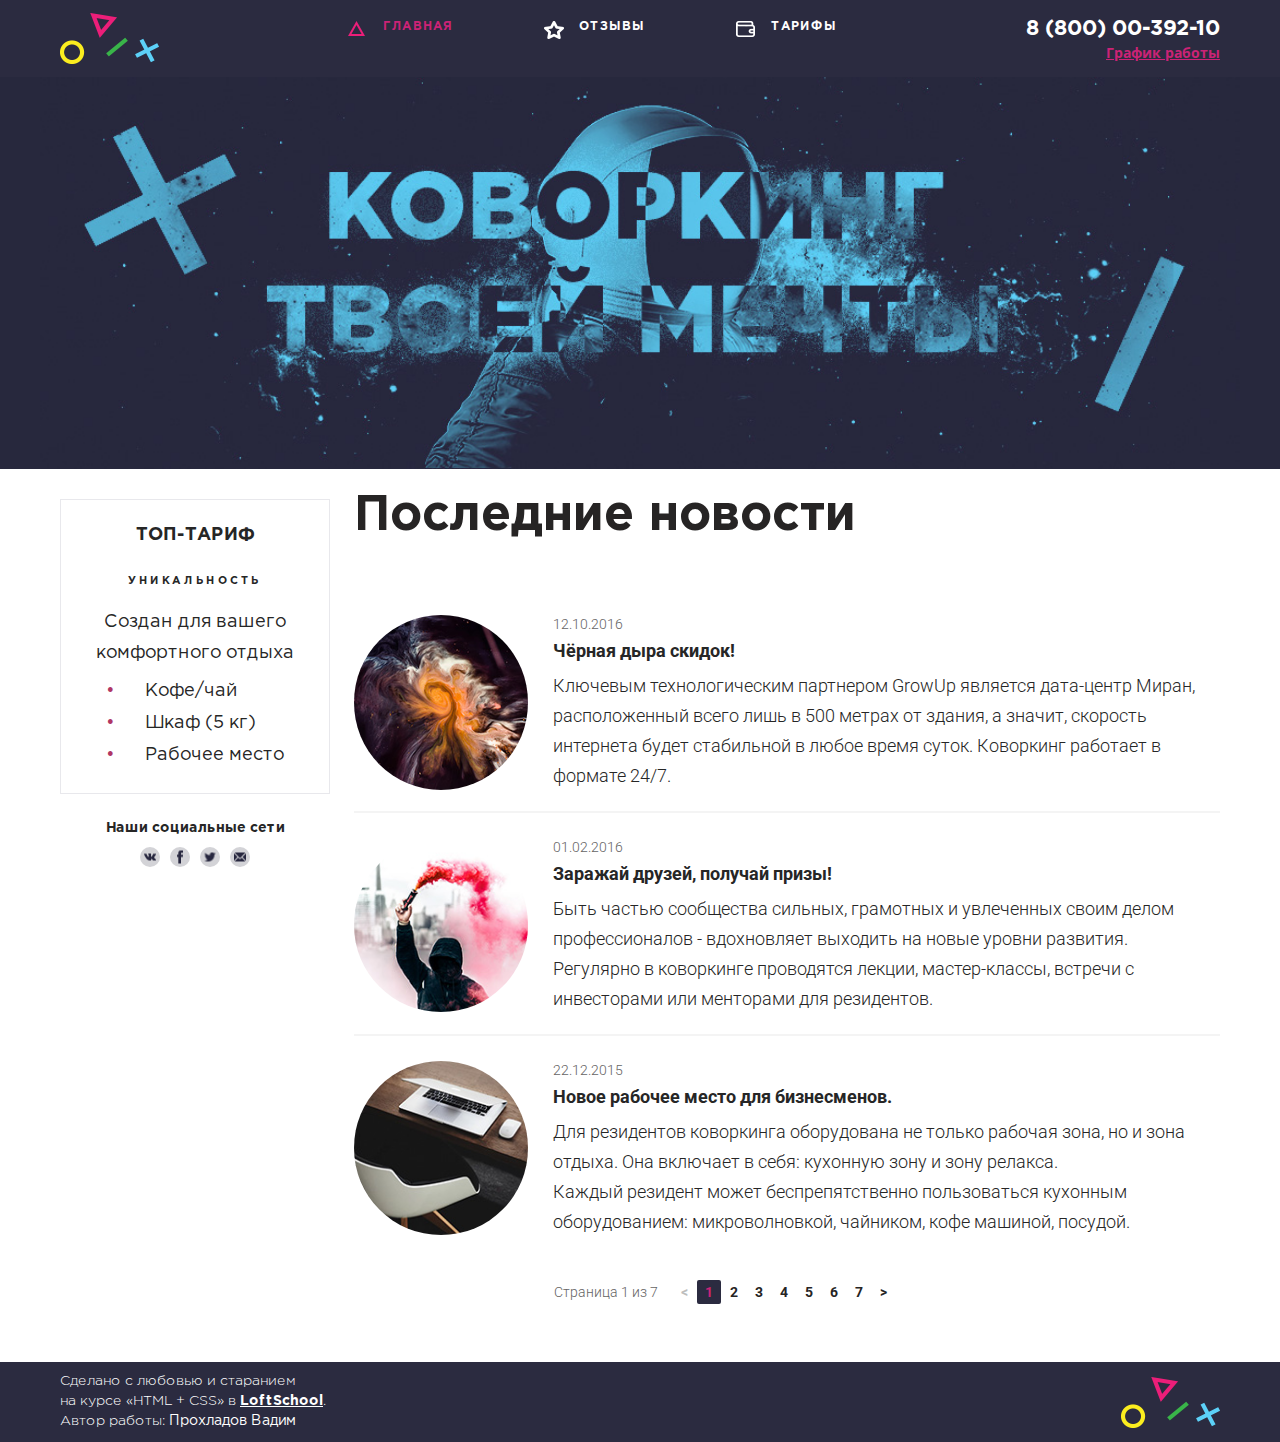
==== commit b1ab864e: "main.html pixel perfect" ====
--- a/main.html
+++ b/main.html
@@ -159,7 +159,7 @@
                                         <time>12.10.2016</time>
                                         <h3>Чёрная дыра скидок!</h3>
                                         <p>
-                                            Ключевым технологическим партнером GrowUp является дата-центр Миран, расположенный всего лишь в 500 метрах от здания, а значит, скорость интернета будет стабильной в любое время суток. Коворкинг работает в формате 24/7. Используйте шкаф для хранения личных вещей. 
+                                            Ключевым технологическим партнером GrowUp является дата-центр Миран, расположенный всего лишь в 500 метрах от здания, а значит, скорость интернета будет стабильной в любое время суток. Коворкинг работает в формате 24/7.
                                         </p>
                                     </div>
                                 </li>
